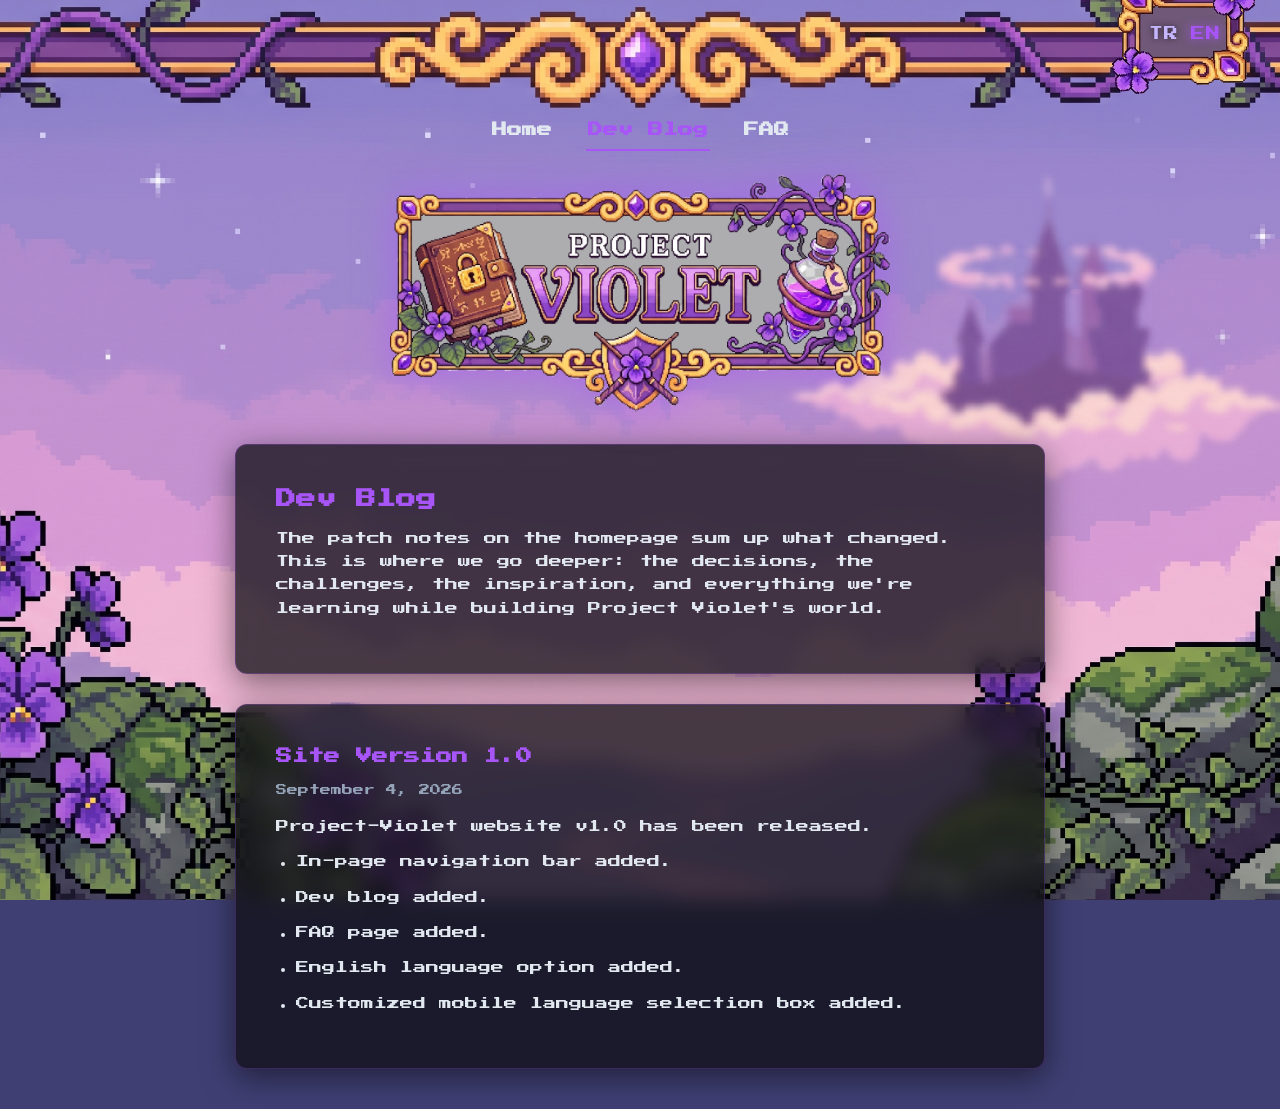
==== blog-en.html @ 79b2bb97 "Update blog-en.html" ====
<!DOCTYPE html>
<html lang="en">
<head>
<meta charset="UTF-8">
<meta name="viewport" content="width=device-width, initial-scale=1.0">
<title>Project Violet - Dev Blog</title>

<link rel="stylesheet" href="assets/css/style.css">

<link rel="icon" type="image/png" href="assets/images/favicon.png">
<link rel="apple-touch-icon" sizes="180x180" href="assets/images/favicon.png">

<style>
.baslik-mor { color: #a855f7; }
.baslik-yesil { color: #22c55e; }
.baslik-mavi { color: #38bdf8; }
.baslik-turuncu { color: #fb923c; }
.baslik-pembe { color: #f472b6; }

/* In-page menu: Home / Dev Blog / FAQ */
.sayfa-menu {
  display: flex;
  justify-content: center;
  gap: 32px;
  flex-wrap: wrap;
  margin: 6px 0 28px;
}
.sayfa-menu a {
  color: #e2e8f0;
  text-decoration: none;
  font-size: 15px;
  padding: 6px 2px;
  border-bottom: 2px solid transparent;
  transition: color .2s ease, border-color .2s ease;
}
.sayfa-menu a:hover,
.sayfa-menu a.aktif {
  color: #a855f7;
  border-bottom-color: #a855f7;
}

/* Blog posts */
.blog-yazisi p { color: #e2e8f0; line-height: 1.65; }
</style>
</head>
<body>

<header class="ust-menu">
<div class="dil-cerceve-kutusu">
<img src="assets/images/language_frame.png" alt="Frame" class="dil-arkaplan-cerceve">
<div class="dil-butonlari">
<a href="blog-tr.html" class="dil-btn">TR</a>
<a href="blog-en.html" class="dil-btn dil-aktif">EN</a>
</div>
</div>
</header>

<div class="sayfa-govde">

<div class="logo-merkez-alani">
<nav class="sayfa-menu">
<a href="en.html">Home</a>
<a href="blog-en.html" class="aktif">Dev Blog</a>
<a href="faq-en.html">FAQ</a>
</nav>
<img src="assets/images/logo.png" alt="Project Violet Logo" class="ana-logo">
</div>

<main class="ana-icerik">

<div class="kutu">
<h1 class="baslik-mor">Dev Blog</h1>
<p>The patch notes on the homepage sum up what changed. This is where we go deeper: the decisions, the challenges, the inspiration, and everything we're learning while building Project Violet's world.</p>
</div>

<div class="kutu blog-yazisi">
<h2 class="baslik-mor">Site Version 1.0</h2>
<span class="tarih">September 4, 2026</span>
<p>Project-Violet website v1.0 has been released.</p>
<ul>
    <li>In-page navigation bar added.</li>
    <li>Dev blog added.</li>
    <li>FAQ page added.</li>
    <li>English language option added.</li>
    <li>Customized mobile language selection box added.</li>
</ul>
</div>

</main>
</div>

<div class="sihir-kutusu" id="sihirKutusu"></div>
<script>
function sihirYarat() {
    const kutu = document.getElementById('sihirKutusu');
    if (!kutu) return;
    const sihir = document.createElement('div');
    sihir.classList.add('sihir-tozu');
    const boyut = Math.random() * 2 + 2;
    sihir.style.width = boyut + 'px';
    sihir.style.height = boyut + 'px';
    sihir.style.left = Math.random() * 100 + 'vw';
    sihir.style.animationDuration = Math.random() * 8 + 6 + 's';
    kutu.appendChild(sihir);
    setTimeout(() => { sihir.remove(); }, 14000);
}
setInterval(sihirYarat, 400);
</script>

</body>
</html>
---- assets/css/style.css ----
/* ==========================================================
   PROJECT VIOLET - GÜNCEL & REVİZE FİNAL CSS DOSYASI
   ========================================================== */

:root {
    /* ----------------------------------------------------------
       1. TEMEL SAYFA VE KUTU TEMA RENKLERİ
       ---------------------------------------------------------- */
    --sayfa-arkaplan-rengi: #3f3f74;
    --kutu-arkaplan: rgba(15, 15, 20, 0.75);

    /* ----------------------------------------------------------
       2. EDİTÖR İÇİN 20 FARKLI RENK SEÇENEĞİ (DEĞİŞKENLER)
       ---------------------------------------------------------- */
    --renk-1-mor-ana: #a855f7;       /* Klasik Violet Moru */
    --renk-2-mor-acik: #c4b5fd;      /* Açık Eflatun / Lila */
    --renk-3-mor-koyu: #6b21a8;      /* Derin Gece Moru */
    --renk-4-buz-mavi: #7dd3fc;      /* Buz Mavisi / Açık Cyan */
    --renk-5-neon-mavi: #38bdf8;     /* Parlak Neon Mavi */
    --renk-6-koyu-mavi: #1e40af;     /* Safir / Deniz Mavisi */
    --renk-7-turkuaz: #2dd4bf;       /* Kristal Turkuaz */
    --renk-8-nane-yesili: #4ade80;   /* Canlı Nane Yeşili */
    --renk-9-zumrut: #15803d;        /* Derin Zümrüt Yeşili */
    --renk-10-limon-yesil: #a3e635;  /* Büyü / Zehir Yeşili */
    --renk-11-sari: #facc15;         /* Altın Sarısı */
    --renk-12-kehribar: #f59e0b;     /* Kehribar / Bal Rengi */
    --renk-13-turuncu: #fb923c;      /* Alev Turuncusu */
    --renk-14-kirmizi: #f87171;      /* Kan Kırmızı / Mercan */
    --renk-15-koyu-kirmizi: #991b1b; /* Derin Yakut Kırmızısı */
    --renk-16-pembe: #f472b6;        /* Şeker Pembe */
    --renk-17-fusya: #e879f9;        /* Parlak Fuşya */
    --renk-18-beyaz: #f8fafc;        /* Parlak Saf Beyaz */
    --renk-19-gri-acik: #e2e8f0;     /* Genel Metin Grisi */
    --renk-20-gri-koyu: #94a3b8;     /* Pasif / Tarih Grisi */

    /* ----------------------------------------------------------
       3. METİN & EFEKT VARSAYILANLARI
       ---------------------------------------------------------- */
    --metin-ana: var(--renk-19-gri-acik);
    --metin-ikincil: var(--renk-20-gri-koyu);
    --golge-parlama: rgba(168, 85, 247, 0.6);
    --cerceve-cizgi: rgba(168, 85, 247, 0.25);
    --font-oyun: 'OyunFontu', serif;
}

/* ==========================================================
   4. EDİTÖR RENK SINIFLARI (HTML İçinde Doğrudan Kullanım)
   Örn: <span class="c-buz-mavi">Metin</span>
   ========================================================== */
.c-mor-ana       { color: var(--renk-1-mor-ana) !important; }
.c-mor-acik      { color: var(--renk-2-mor-acik) !important; }
.c-mor-koyu      { color: var(--renk-3-mor-koyu) !important; }
.c-buz-mavi      { color: var(--renk-4-buz-mavi) !important; }
.c-neon-mavi     { color: var(--renk-5-neon-mavi) !important; }
.c-koyu-mavi     { color: var(--renk-6-koyu-mavi) !important; }
.c-turkuaz       { color: var(--renk-7-turkuaz) !important; }
.c-nane-yesili   { color: var(--renk-8-nane-yesili) !important; }
.c-zumrut        { color: var(--renk-9-zumrut) !important; }
.c-limon-yesil   { color: var(--renk-10-limon-yesil) !important; }
.c-sari          { color: var(--renk-11-sari) !important; }
.c-kehribar      { color: var(--renk-12-kehribar) !important; }
.c-turuncu       { color: var(--renk-13-turuncu) !important; }
.c-kirmizi       { color: var(--renk-14-kirmizi) !important; }
.c-koyu-kirmizi  { color: var(--renk-15-koyu-kirmizi) !important; }
.c-pembe         { color: var(--renk-16-pembe) !important; }
.c-fusya         { color: var(--renk-17-fusya) !important; }
.c-beyaz         { color: var(--renk-18-beyaz) !important; }
.c-gri-acik      { color: var(--renk-19-gri-acik) !important; }
.c-gri-koyu      { color: var(--renk-20-gri-koyu) !important; }

/* Eski uyumluluk için özel başlık sınıfı */
.buz-mavi-baslik { color: var(--renk-4-buz-mavi); }

/* ==========================================================
   5. GENEL TEMEL AYARLAR & FONT TANIMI
   ========================================================== */
* {
    box-sizing: border-box;
}

@font-face {
    font-family: 'OyunFontu';
    src: url('../fonts/PressStart2P.ttf') format('truetype');
    font-weight: normal;
    font-style: normal;
}

body {
    margin: 0;
    font-family: var(--font-oyun);
    font-size: 13px;
    line-height: 1.8;
    color: var(--metin-ana);
    
    background-color: var(--sayfa-arkaplan-rengi);
    background-image: url('../images/arkaplan.png');
    background-size: cover;
    background-position: center;
    background-attachment: fixed;
}

/* ==========================================================
   6. ÜST BAR, SEKMELER VE DİL SEÇENEĞİ (HEADER)
   ========================================================== */
.ust-menu {
    position: relative;
    display: flex;
    justify-content: center;
    align-items: center;
    min-height: 70px;
    padding: 10px 20px;
    width: 100%;
    z-index: 100;
}

/* Üst bar arkaplan görseli */
.ust-bar-arkaplan {
    position: absolute;
    top: 0;
    left: 50%;
    transform: translateX(-50%);
    width: 100%;
    max-width: 1000px;
    height: 100%;
    z-index: -1;
    object-fit: cover;
}

/* Sayfa menüsü sekmeleri (Ana Sayfa, SSS, Blog) */
.sayfa-menu {
    display: flex;
    justify-content: center;
    gap: 32px;
    flex-wrap: wrap;
    margin: 0;
    z-index: 10;
}

.sayfa-menu a {
    color: var(--renk-19-gri-acik);
    text-decoration: none;
    font-size: 15px;
    padding: 6px 2px;
    border-bottom: 2px solid transparent;
    transition: color .2s ease, border-color .2s ease;
    font-weight: bold;
}

.sayfa-menu a:hover,
.sayfa-menu a.aktif {
    color: var(--renk-1-mor-ana);
    border-bottom-color: var(--renk-1-mor-ana);
}

/* Sağ üst dil çerçevesi */
.dil-cerceve-kutusu {
    position: absolute;
    right: 20px;
    top: 50%;
    transform: translateY(-50%);
    display: inline-block;
    width: 150px;  
    height: 130px; 
}

.dil-arkaplan-cerceve {
    position: absolute;
    top: 0;
    left: 0;
    width: 100%;
    height: 100%;
    object-fit: contain;
    pointer-events: none;
    z-index: 1;
}

.dil-butonlari {
    position: absolute;
    top: 0;
    left: 0;
    width: 100%;
    height: 100%;
    z-index: 2;
    pointer-events: auto;
    display: flex;
    align-items: center;
    justify-content: center;
    gap: 12px;
}

.dil-btn {
    cursor: pointer;
    text-decoration: none;
    font-family: var(--font-oyun);
    font-size: 14px;
    letter-spacing: 1px;
    color: var(--renk-2-mor-acik);
    text-shadow: 0 0 6px rgba(0, 0, 0, 0.6);
    transition: color 0.2s ease, transform 0.2s ease;
}

.dil-btn:hover {
    color: var(--renk-18-beyaz);
    transform: scale(1.1);
}

.dil-btn.dil-aktif {
    color: var(--renk-1-mor-ana);
    text-shadow: 0 0 10px rgba(168, 85, 247, 0.85);
}

/* ==========================================================
   7. SAYFA GÖVDESİ & BANNER / LOGO ALANI
   ========================================================== */
.sayfa-govde {
    max-width: 850px;
    margin: 40px auto 0 auto;
    padding: 0 20px;
}

.logo-merkez-alani {
    position: relative;
    text-align: center;
    aspect-ratio: 2560 / 1440;
}

.ana-arkaplan-resim {
    display: none; 
}

.ana-logo {
    position: absolute;
    top: 40%; 
    left: 50%;
    transform: translate(-50%, -50%);
    max-width: 500px;
    width: 70%;
    height: auto;
    filter: drop-shadow(0 0 20px var(--golge-parlama));
    transition: transform 0.3s ease;
    z-index: 5;
}

.ana-logo:hover {
    transform: translate(-50%, -50%) scale(1.02);
}

/* ==========================================================
   8. İÇERİK KUTULARI VE TİPOGRAFİ
   ========================================================== */
.ana-icerik {
    margin-top: calc(-18.44% + 28px);
    margin-bottom: 40px;
}

.kutu {
    background: var(--kutu-arkaplan);
    backdrop-filter: blur(10px);
    -webkit-backdrop-filter: blur(10px);
    padding: 40px;
    border-radius: 12px;
    border: 1px solid var(--cerceve-cizgi);
    margin-bottom: 30px;
    box-shadow: 0 8px 32px rgba(0, 0, 0, 0.5);
}

h1, h2 {
    font-family: var(--font-oyun);
    color: var(--renk-1-mor-ana);
    margin-top: 0;
    line-height: 1.4;
}

h1 { font-size: 20px; }
h2 { font-size: 16px; }

.tarih {
    display: block;
    font-size: 11px;
    color: var(--metin-ikincil);
    margin-bottom: 15px;
}

ul {
    padding-left: 20px;
}

li {
    margin-bottom: 12px;
}

li strong {
    color: var(--renk-4-buz-mavi);
}

/* Blog ve SSS Özel Sınıfları */
.blog-yazisi p { 
    color: var(--renk-19-gri-acik); 
    line-height: 1.65; 
}

.soru-cevap {
    border-bottom: 1px solid rgba(226,232,240,0.12);
    padding: 4px 0;
}
.soru-cevap:last-of-type { border-bottom: none; }
.soru-cevap summary {
    cursor: pointer;
    list-style: none;
    font-size: 17px;
    font-weight: 600;
    color: #f1f5f9;
    padding: 14px 34px 14px 0;
    position: relative;
}
.soru-cevap summary::-webkit-details-marker { display: none; }
.soru-cevap summary::after {
    content: "+";
    position: absolute;
    right: 4px;
    top: 10px;
    font-size: 22px;
    color: var(--renk-1-mor-ana);
    transition: transform .2s ease;
}
.soru-cevap[open] summary::after { transform: rotate(45deg); }
.soru-cevap p {
    color: #cbd5e1;
    line-height: 1.65;
    margin: 0;
    padding: 0 0 16px;
}

/* ==========================================================
   9. MEDYA ELEMANLARI (GÖRSEL VE VİDEO)
   ========================================================== */
.yama-resmi {
    width: 100%;
    max-width: 600px;
    height: auto;
    border-radius: 8px;
    margin: 15px 0;
    border: 1px solid var(--cerceve-cizgi);
    box-shadow: 0 4px 15px rgba(0, 0, 0, 0.4);
    display: block;
}

.video-kapsayici {
    position: relative;
    width: 100%;
    padding-bottom: 56.25%;
    height: 0;
    margin: 20px 0;
    border-radius: 8px;
    overflow: hidden;
    border: 1px solid var(--cerceve-cizgi);
    box-shadow: 0 4px 15px rgba(0, 0, 0, 0.4);
}

.video-kapsayici iframe {
    position: absolute;
    top: 0;
    left: 0;
    width: 100%;
    height: 100%;
}

/* ==========================================================
   10. SİHİR TOZU EFEKTİ (ANİMASYON)
   ========================================================== */
.sihir-kutusu {
    position: fixed;
    top: 0;
    left: 0;
    width: 100vw;
    height: 100vh;
    pointer-events: none;
    z-index: 9999;
    overflow: hidden;
}

.sihir-tozu {
    position: absolute;
    top: -10vh;
    background: var(--renk-1-mor-ana);
    border-radius: 50%;
    box-shadow: 0 0 8px var(--renk-1-mor-ana), 0 0 15px var(--renk-2-mor-acik);
    animation: sihir-yagisi linear infinite;
}

@keyframes sihir-yagisi {
    0% {
        transform: translateY(0) scale(0.8);
        opacity: 0;
    }
    10% { opacity: 1; }
    80% { opacity: 0.8; }
    100% {
        transform: translateY(110vh) scale(1.2);
        opacity: 0;
    }
}

/* ==========================================================
   11. MOBİL UYUM (RESPONSIVE DESIGN)
   ========================================================== */
@media screen and (max-width: 768px) {
    .ust-menu { 
        padding: 15px 20px; 
        flex-direction: column; /* Mobilde sekmeler ve dil butonları üst üste binsin */
        gap: 15px;
    }
    
    .sayfa-menu {
        gap: 15px;
    }

    .dil-cerceve-kutusu { 
        position: relative; /* Sağ üstten ortaya almak için */
        right: 0;
        transform: none;
        width: auto; 
        height: auto; 
    }

    .dil-arkaplan-cerceve { 
        display: none; 
    }

    .dil-butonlari {
        position: relative;
        background: rgba(15, 15, 20, 0.85); 
        backdrop-filter: blur(5px);
        -webkit-backdrop-filter: blur(5px);
        border: 1px solid rgba(168, 85, 247, 0.4); 
        border-radius: 8px;
        padding: 6px 12px;
        gap: 15px;
        box-shadow: 0 4px 12px rgba(0, 0, 0, 0.6);
    }

    .dil-btn { 
        font-size: 11px; 
    }

    .sayfa-govde { 
        margin-top: 20px; 
    }

    .ana-logo { 
        max-width: 85%; 
        top: 50%; 
    }

    .ana-icerik { 
        margin-top: 25px; 
    }

    .kutu { 
        padding: 20px; 
        margin-bottom: 20px; 
    }

    h1 { font-size: 14px; line-height: 1.5; }
    h2 { font-size: 12px; line-height: 1.5; }
}
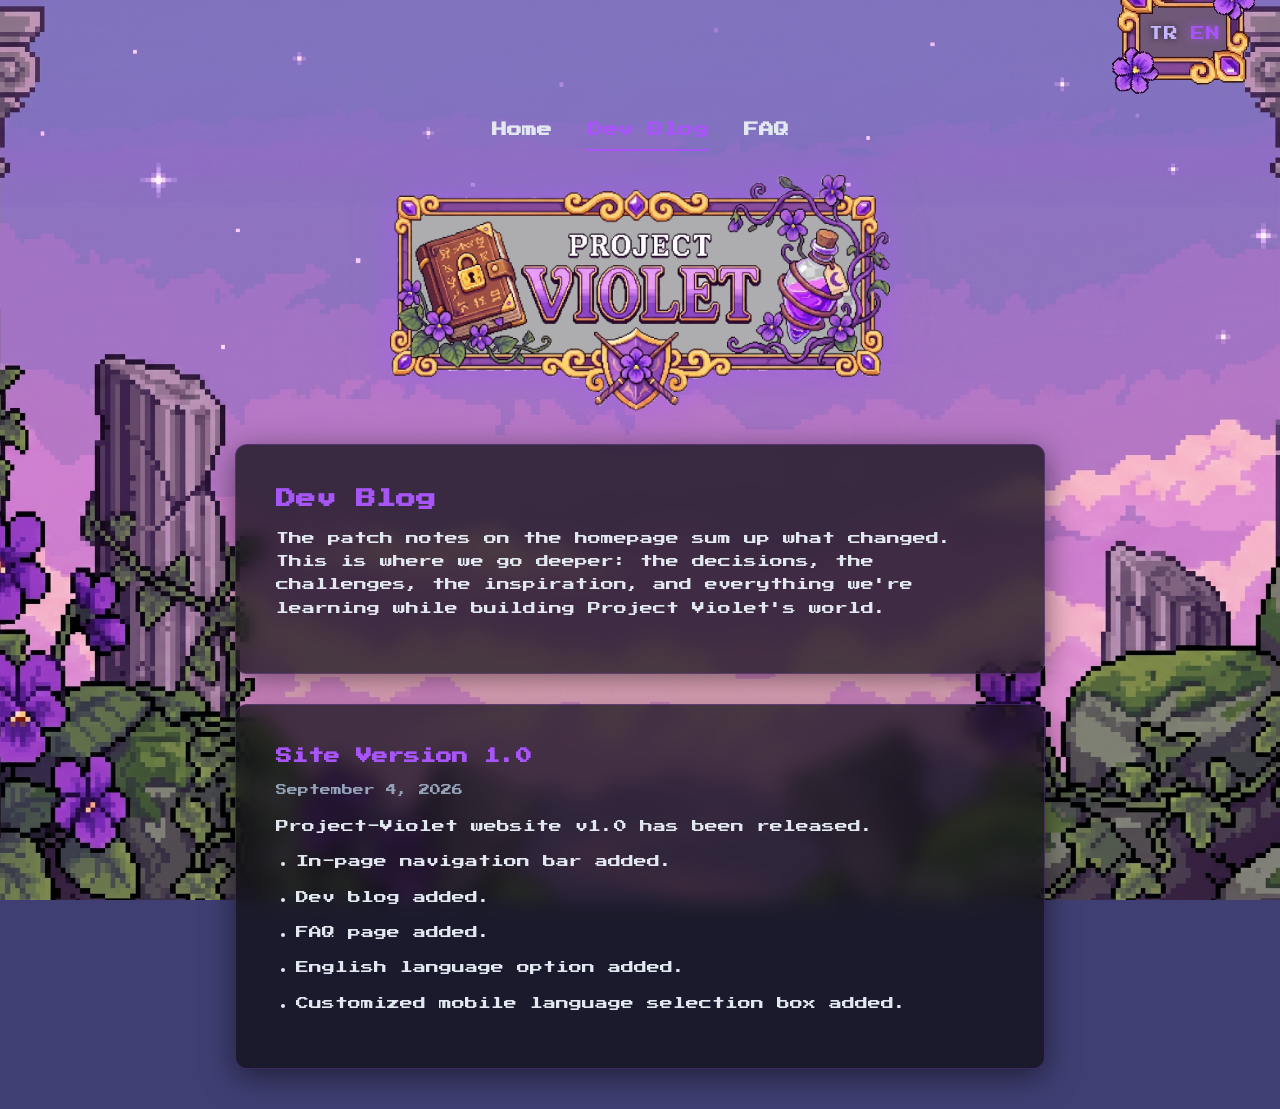
==== commit f6d006eb: "Update blog-en.html" ====
--- a/blog-en.html
+++ b/blog-en.html
@@ -9,39 +9,6 @@
 
 <link rel="icon" type="image/png" href="assets/images/favicon.png">
 <link rel="apple-touch-icon" sizes="180x180" href="assets/images/favicon.png">
-
-<style>
-.baslik-mor { color: #a855f7; }
-.baslik-yesil { color: #22c55e; }
-.baslik-mavi { color: #38bdf8; }
-.baslik-turuncu { color: #fb923c; }
-.baslik-pembe { color: #f472b6; }
-
-/* In-page menu: Home / Dev Blog / FAQ */
-.sayfa-menu {
-  display: flex;
-  justify-content: center;
-  gap: 32px;
-  flex-wrap: wrap;
-  margin: 6px 0 28px;
-}
-.sayfa-menu a {
-  color: #e2e8f0;
-  text-decoration: none;
-  font-size: 15px;
-  padding: 6px 2px;
-  border-bottom: 2px solid transparent;
-  transition: color .2s ease, border-color .2s ease;
-}
-.sayfa-menu a:hover,
-.sayfa-menu a.aktif {
-  color: #a855f7;
-  border-bottom-color: #a855f7;
-}
-
-/* Blog posts */
-.blog-yazisi p { color: #e2e8f0; line-height: 1.65; }
-</style>
 </head>
 <body>
 
--- a/assets/css/style.css
+++ b/assets/css/style.css
@@ -33,6 +33,9 @@
     --renk-19-gri-acik: #e2e8f0;     /* Genel Metin Grisi */
     --renk-20-gri-koyu: #94a3b8;     /* Pasif / Tarih Grisi */
 
+    /* Ekstra Başlık Renkleri (HTML'den taşındı) */
+    --baslik-yesil-alternatif: #22c55e;
+
     /* ----------------------------------------------------------
        3. METİN & EFEKT VARSAYILANLARI
        ---------------------------------------------------------- */
@@ -44,8 +47,7 @@
 }
 
 /* ==========================================================
-   4. EDİTÖR RENK SINIFLARI (HTML İçinde Doğrudan Kullanım)
-   Örn: <span class="c-buz-mavi">Metin</span>
+   4. EDİTÖR VE BAŞLIK RENK SINIFLARI 
    ========================================================== */
 .c-mor-ana       { color: var(--renk-1-mor-ana) !important; }
 .c-mor-acik      { color: var(--renk-2-mor-acik) !important; }
@@ -68,7 +70,12 @@
 .c-gri-acik      { color: var(--renk-19-gri-acik) !important; }
 .c-gri-koyu      { color: var(--renk-20-gri-koyu) !important; }
 
-/* Eski uyumluluk için özel başlık sınıfı */
+/* Özel Başlık Sınıfları (HTML içinden CSS'e taşındı) */
+.baslik-mor      { color: var(--renk-1-mor-ana); }
+.baslik-yesil    { color: var(--baslik-yesil-alternatif); }
+.baslik-mavi     { color: var(--renk-5-neon-mavi); }
+.baslik-turuncu  { color: var(--renk-13-turuncu); }
+.baslik-pembe    { color: var(--renk-16-pembe); }
 .buz-mavi-baslik { color: var(--renk-4-buz-mavi); }
 
 /* ==========================================================
@@ -132,7 +139,7 @@
     justify-content: center;
     gap: 32px;
     flex-wrap: wrap;
-    margin: 0;
+    margin: 6px 0 28px; /* HTML'den alındı */
     z-index: 10;
 }
 
@@ -289,7 +296,8 @@
     margin-bottom: 12px;
 }
 
-li strong {
+/* Sadece .kutu içindeki kalın metinler için özel ayar (HTML'den taşındı) */
+.kutu strong, .kutu b {
     color: var(--renk-4-buz-mavi);
 }
 
@@ -402,21 +410,53 @@
 }
 
 /* ==========================================================
-   11. MOBİL UYUM (RESPONSIVE DESIGN)
+   11. MOBİL UYUM (RESPONSIVE DESIGN) - GÜNCELLENDİ
    ========================================================== */
 @media screen and (max-width: 768px) {
+    
+    body {
+        /* iOS arkaplan piksellenme/esneme hatasını çözer */
+        background-attachment: scroll;
+        background-position: top center;
+    }
+
     .ust-menu { 
         padding: 15px 20px; 
-        flex-direction: column; /* Mobilde sekmeler ve dil butonları üst üste binsin */
+        flex-direction: column; 
         gap: 15px;
     }
     
+    .logo-merkez-alani {
+        /* Sabit oran iptal, dikey esnek dizilim */
+        aspect-ratio: auto; 
+        display: flex;
+        flex-direction: column;
+        align-items: center;
+        gap: 15px;
+    }
+
+    .ana-logo {
+        /* Logoyu mobilde serbest bırak ve üst üste binmesini engelle */
+        position: relative;
+        top: auto;
+        left: auto;
+        transform: none;
+        width: 100%;
+        max-width: 280px; 
+    }
+
     .sayfa-menu {
-        gap: 15px;
+        gap: 10px; 
+        margin: 0;
+    }
+
+    .sayfa-menu a {
+        font-size: 11px; 
+        padding: 4px;
     }
 
     .dil-cerceve-kutusu { 
-        position: relative; /* Sağ üstten ortaya almak için */
+        position: relative;
         right: 0;
         transform: none;
         width: auto; 
@@ -447,13 +487,9 @@
         margin-top: 20px; 
     }
 
-    .ana-logo { 
-        max-width: 85%; 
-        top: 50%; 
-    }
-
     .ana-icerik { 
-        margin-top: 25px; 
+        /* Eksi margin değerini iptal et */
+        margin-top: 20px; 
     }
 
     .kutu { 
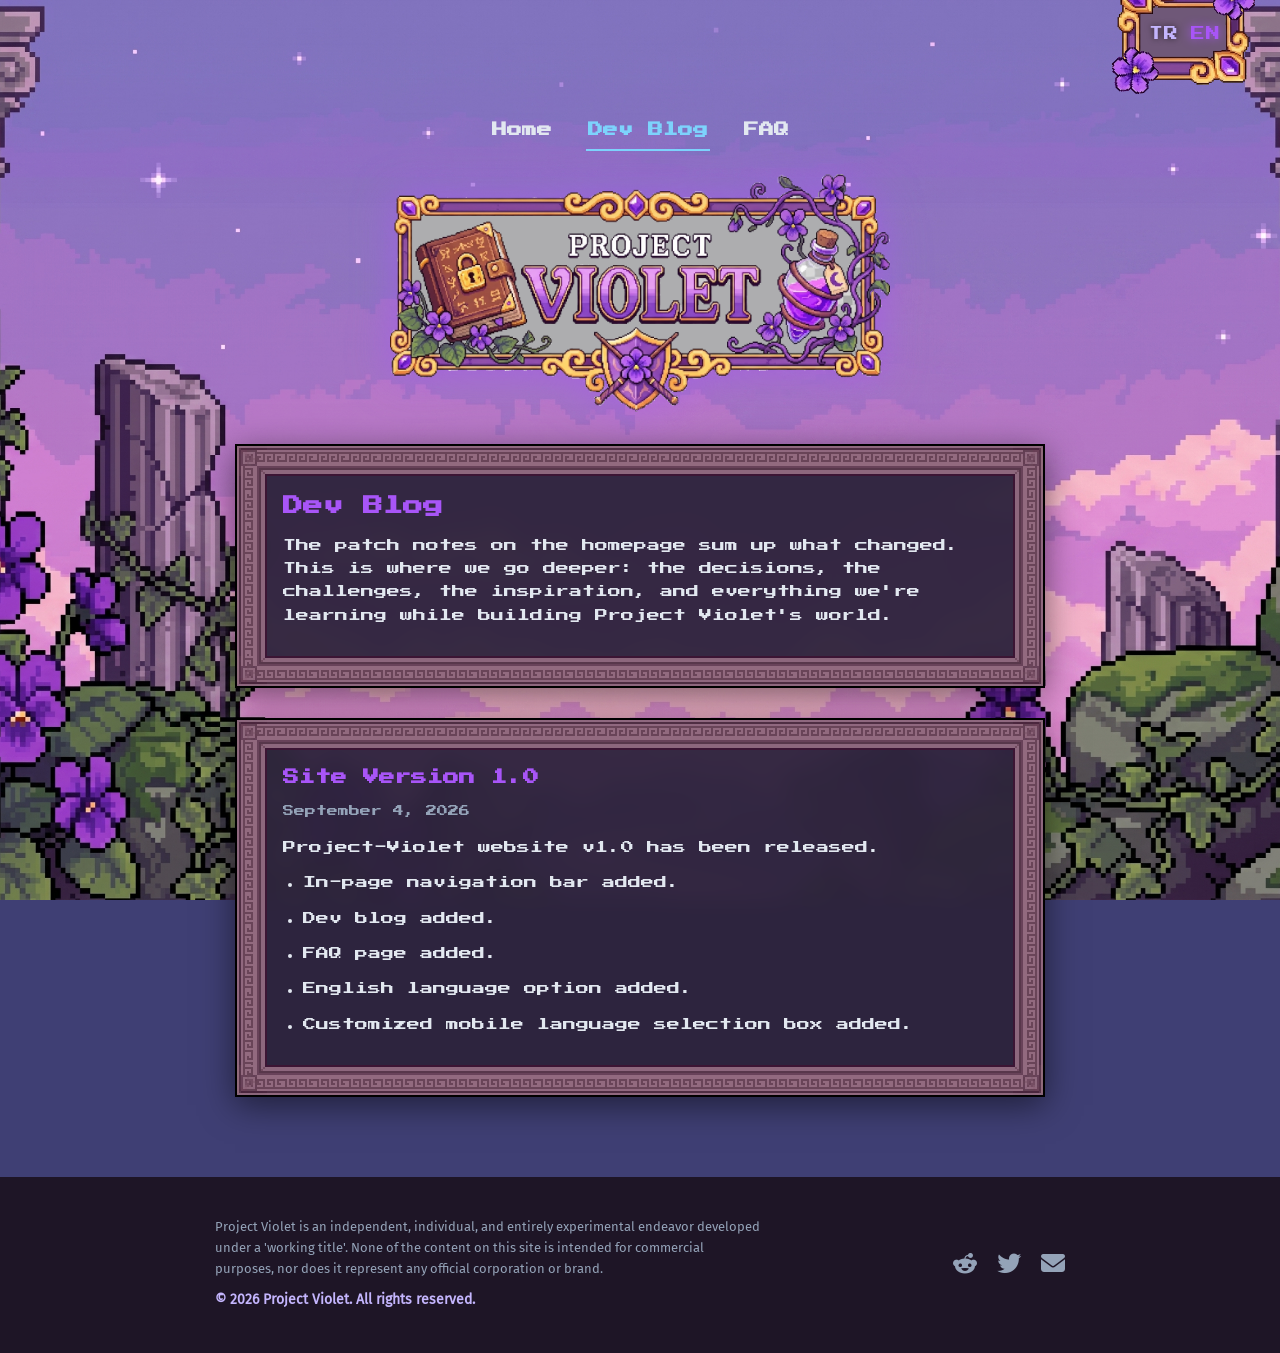
==== commit 3dbfb01f: "Update blog-en.html" ====
--- a/blog-en.html
+++ b/blog-en.html
@@ -1,78 +1,110 @@
 <!DOCTYPE html>
 <html lang="en">
 <head>
-<meta charset="UTF-8">
-<meta name="viewport" content="width=device-width, initial-scale=1.0">
-<title>Project Violet - Dev Blog</title>
+    <meta charset="UTF-8">
+    <meta name="viewport" content="width=device-width, initial-scale=1.0">
+    <title>Project Violet - Dev Blog</title>
 
-<link rel="stylesheet" href="assets/css/style.css">
+    <!-- Sitenin Ortak CSS Dosyası -->
+    <link rel="stylesheet" href="assets/css/style.css">
 
-<link rel="icon" type="image/png" href="assets/images/favicon.png">
-<link rel="apple-touch-icon" sizes="180x180" href="assets/images/favicon.png">
+    <!-- FontAwesome İkon Kütüphanesi -->
+    <link rel="stylesheet" href="https://cdnjs.cloudflare.com/ajax/libs/font-awesome/6.4.0/css/all.min.css">
+
+    <link rel="icon" type="image/png" href="assets/images/favicon.png">
+    <link rel="apple-touch-icon" sizes="180x180" href="assets/images/favicon.png">
 </head>
 <body>
 
-<header class="ust-menu">
-<div class="dil-cerceve-kutusu">
-<img src="assets/images/language_frame.png" alt="Frame" class="dil-arkaplan-cerceve">
-<div class="dil-butonlari">
-<a href="blog-tr.html" class="dil-btn">TR</a>
-<a href="blog-en.html" class="dil-btn dil-aktif">EN</a>
-</div>
-</div>
-</header>
+    <!-- SAĞ ÜST DİL SEÇENEĞİ -->
+    <header class="ust-menu">
+        <div class="dil-cerceve-kutusu">
+            <img src="assets/images/language_frame.png" alt="Frame" class="dil-arkaplan-cerceve">
+            <div class="dil-butonlari">
+                <a href="blog-tr.html" class="dil-btn">TR</a>
+                <a href="blog-en.html" class="dil-btn dil-aktif">EN</a>
+            </div>
+        </div>
+    </header>
 
-<div class="sayfa-govde">
+    <!-- TEK GENİŞLİK REFERANSI -->
+    <div class="sayfa-govde">
 
-<div class="logo-merkez-alani">
-<nav class="sayfa-menu">
-<a href="en.html">Home</a>
-<a href="blog-en.html" class="aktif">Dev Blog</a>
-<a href="faq-en.html">FAQ</a>
-</nav>
-<img src="assets/images/logo.png" alt="Project Violet Logo" class="ana-logo">
-</div>
+        <!-- ORTADAKİ LOGO ALANI VE MENÜ -->
+        <div class="logo-merkez-alani">
+            <nav class="sayfa-menu">
+                <a href="en.html">Home</a>
+                <a href="blog-en.html" class="aktif">Dev Blog</a>
+                <a href="faq-en.html">FAQ</a>
+            </nav>
+            <img src="assets/images/logo.png" alt="Project Violet Logo" class="ana-logo">
+        </div>
 
-<main class="ana-icerik">
+        <!-- ANA İÇERİK -->
+        <main class="ana-icerik">
 
-<div class="kutu">
-<h1 class="baslik-mor">Dev Blog</h1>
-<p>The patch notes on the homepage sum up what changed. This is where we go deeper: the decisions, the challenges, the inspiration, and everything we're learning while building Project Violet's world.</p>
-</div>
+            <div class="kutu">
+                <h1 class="baslik-mor">Dev Blog</h1>
+                <p>The patch notes on the homepage sum up what changed. This is where we go deeper: the decisions, the challenges, the inspiration, and everything we're learning while building Project Violet's world.</p>
+            </div>
 
-<div class="kutu blog-yazisi">
-<h2 class="baslik-mor">Site Version 1.0</h2>
-<span class="tarih">September 4, 2026</span>
-<p>Project-Violet website v1.0 has been released.</p>
-<ul>
-    <li>In-page navigation bar added.</li>
-    <li>Dev blog added.</li>
-    <li>FAQ page added.</li>
-    <li>English language option added.</li>
-    <li>Customized mobile language selection box added.</li>
-</ul>
-</div>
+            <!-- YAZI 1 -->
+            <div class="kutu blog-yazisi">
+                <h2 class="baslik-mor">Site Version 1.0</h2>
+                <span class="tarih">September 4, 2026</span>
+                <p>Project-Violet website v1.0 has been released.</p>
+                <ul>
+                    <li>In-page navigation bar added.</li>
+                    <li>Dev blog added.</li>
+                    <li>FAQ page added.</li>
+                    <li>English language option added.</li>
+                    <li>Customized mobile language selection box added.</li>
+                </ul>
+            </div>
 
-</main>
-</div>
+        </main>
+        
+        <!-- YENİ TAM EKRAN PASTEL ALT BİLGİ (FOOTER) ALANI (İNGİLİZCE) -->
+        <footer class="site-footer">
+            <div class="footer-sol">
+                <p class="yasal-metin">
+                    Project Violet is an independent, individual, and entirely experimental endeavor developed under a 'working title'. None of the content on this site is intended for commercial purposes, nor does it represent any official corporation or brand.
+                </p>
+                <span class="telif">© 2026 Project Violet. All rights reserved.</span>
+            </div>
+            <div class="footer-sag">
+                <a href="https://www.reddit.com" target="_blank" rel="noopener noreferrer" title="Reddit">
+                    <i class="fab fa-reddit-alien"></i>
+                </a>
+                <a href="https://twitter.com" target="_blank" rel="noopener noreferrer" title="Twitter">
+                    <i class="fab fa-twitter"></i>
+                </a>
+                <a href="contact-en.html" title="Contact">
+                    <i class="fas fa-envelope"></i>
+                </a>
+            </div>
+        </footer>
 
-<div class="sihir-kutusu" id="sihirKutusu"></div>
-<script>
-function sihirYarat() {
-    const kutu = document.getElementById('sihirKutusu');
-    if (!kutu) return;
-    const sihir = document.createElement('div');
-    sihir.classList.add('sihir-tozu');
-    const boyut = Math.random() * 2 + 2;
-    sihir.style.width = boyut + 'px';
-    sihir.style.height = boyut + 'px';
-    sihir.style.left = Math.random() * 100 + 'vw';
-    sihir.style.animationDuration = Math.random() * 8 + 6 + 's';
-    kutu.appendChild(sihir);
-    setTimeout(() => { sihir.remove(); }, 14000);
-}
-setInterval(sihirYarat, 400);
-</script>
+    </div>
+
+    <!-- Sihir Efekti ve Script -->
+    <div class="sihir-kutusu" id="sihirKutusu"></div>
+    <script>
+        function sihirYarat() {
+            const kutu = document.getElementById('sihirKutusu');
+            if (!kutu) return;
+            const sihir = document.createElement('div');
+            sihir.classList.add('sihir-tozu');
+            const boyut = Math.random() * 2 + 2;
+            sihir.style.width = boyut + 'px';
+            sihir.style.height = boyut + 'px';
+            sihir.style.left = Math.random() * 100 + 'vw';
+            sihir.style.animationDuration = Math.random() * 8 + 6 + 's';
+            kutu.appendChild(sihir);
+            setTimeout(() => { sihir.remove(); }, 14000);
+        }
+        setInterval(sihirYarat, 400);
+    </script>
 
 </body>
 </html>
--- a/assets/css/style.css
+++ b/assets/css/style.css
@@ -33,7 +33,7 @@
     --renk-19-gri-acik: #e2e8f0;     /* Genel Metin Grisi */
     --renk-20-gri-koyu: #94a3b8;     /* Pasif / Tarih Grisi */
 
-    /* Ekstra Başlık Renkleri (HTML'den taşındı) */
+    /* Ekstra Başlık Renkleri */
     --baslik-yesil-alternatif: #22c55e;
 
     /* ----------------------------------------------------------
@@ -70,7 +70,7 @@
 .c-gri-acik      { color: var(--renk-19-gri-acik) !important; }
 .c-gri-koyu      { color: var(--renk-20-gri-koyu) !important; }
 
-/* Özel Başlık Sınıfları (HTML içinden CSS'e taşındı) */
+/* Özel Başlık Sınıfları */
 .baslik-mor      { color: var(--renk-1-mor-ana); }
 .baslik-yesil    { color: var(--baslik-yesil-alternatif); }
 .baslik-mavi     { color: var(--renk-5-neon-mavi); }
@@ -92,6 +92,13 @@
     font-style: normal;
 }
 
+@font-face {
+    font-family: 'FiraSans';
+    src: url('../fonts/FiraSans-Regular.ttf') format('truetype');
+    font-weight: normal;
+    font-style: normal;
+}
+
 body {
     margin: 0;
     font-family: var(--font-oyun);
@@ -104,6 +111,9 @@
     background-size: cover;
     background-position: center;
     background-attachment: fixed;
+    /* Footer için alt tarafa esneme payı */
+    min-height: 100vh;
+    overflow-x: hidden;
 }
 
 /* ==========================================================
@@ -120,7 +130,6 @@
     z-index: 100;
 }
 
-/* Üst bar arkaplan görseli */
 .ust-bar-arkaplan {
     position: absolute;
     top: 0;
@@ -133,13 +142,12 @@
     object-fit: cover;
 }
 
-/* Sayfa menüsü sekmeleri (Ana Sayfa, SSS, Blog) */
 .sayfa-menu {
     display: flex;
     justify-content: center;
     gap: 32px;
     flex-wrap: wrap;
-    margin: 6px 0 28px; /* HTML'den alındı */
+    margin: 6px 0 28px;
     z-index: 10;
 }
 
@@ -155,11 +163,10 @@
 
 .sayfa-menu a:hover,
 .sayfa-menu a.aktif {
-    color: var(--renk-1-mor-ana);
-    border-bottom-color: var(--renk-1-mor-ana);
-}
-
-/* Sağ üst dil çerçevesi */
+    color: var(--renk-4-buz-mavi);
+    border-bottom-color: var(--renk-4-buz-mavi);
+}
+
 .dil-cerceve-kutusu {
     position: absolute;
     right: 20px;
@@ -253,7 +260,7 @@
 }
 
 /* ==========================================================
-   8. İÇERİK KUTULARI VE TİPOGRAFİ
+   8. İÇERİK KUTULARI (BÜYÜTÜLMÜŞ PİKSEL ÇERÇEVELER)
    ========================================================== */
 .ana-icerik {
     margin-top: calc(-18.44% + 28px);
@@ -261,13 +268,51 @@
 }
 
 .kutu {
-    background: var(--kutu-arkaplan);
+    position: relative;
+    /* PC için 32px çerçeve alanına göre iç boşluk artırıldı */
+    padding: 48px; 
+    margin-bottom: 30px;
+    background-color: rgba(45, 35, 60, 0.95); 
+
+    background-image: 
+        url('../images/frame_image/corner_upperleft.png'),
+        url('../images/frame_image/corner_upperright.png'),
+        url('../images/frame_image/corner_lowerleft.png'),
+        url('../images/frame_image/corner_lowerright.png'),
+        url('../images/frame_image/upper.png'),
+        url('../images/frame_image/lower.png'),
+        url('../images/frame_image/left.png'),
+        url('../images/frame_image/right.png');
+        
+    /* Parçaların Konumları (PC'de 32px ölçekte) */
+    background-position: 
+        0 0,           
+        100% 0,        
+        0 100%,        
+        100% 100%,     
+        32px 0,        
+        32px 100%,     
+        0 32px,        
+        100% 32px;     
+        
+    /* Parçaların Boyutları (Tüm desenler 32x32 olarak netleştirildi ve büyütüldü) */
+    background-size: 
+        32px 32px, 32px 32px, 32px 32px, 32px 32px,
+        32px 32px, 32px 32px, 32px 32px, 32px 32px;
+        
+    background-repeat: 
+        no-repeat, no-repeat, no-repeat, no-repeat,
+        repeat-x, /* Üst kenar */
+        repeat-x, /* Alt kenar */
+        repeat-y, /* Sol kenar */
+        repeat-y; /* Sağ kenar */
+
+    /* Pikselleri 2 katına çıkarırken bulanıklaşmayı engeller */
+    image-rendering: pixelated;
+    image-rendering: crisp-edges;
+
     backdrop-filter: blur(10px);
     -webkit-backdrop-filter: blur(10px);
-    padding: 40px;
-    border-radius: 12px;
-    border: 1px solid var(--cerceve-cizgi);
-    margin-bottom: 30px;
     box-shadow: 0 8px 32px rgba(0, 0, 0, 0.5);
 }
 
@@ -288,59 +333,14 @@
     margin-bottom: 15px;
 }
 
-ul {
-    padding-left: 20px;
-}
-
-li {
-    margin-bottom: 12px;
-}
-
-/* Sadece .kutu içindeki kalın metinler için özel ayar (HTML'den taşındı) */
-.kutu strong, .kutu b {
-    color: var(--renk-4-buz-mavi);
-}
-
-/* Blog ve SSS Özel Sınıfları */
-.blog-yazisi p { 
-    color: var(--renk-19-gri-acik); 
-    line-height: 1.65; 
-}
-
-.soru-cevap {
-    border-bottom: 1px solid rgba(226,232,240,0.12);
-    padding: 4px 0;
-}
-.soru-cevap:last-of-type { border-bottom: none; }
-.soru-cevap summary {
-    cursor: pointer;
-    list-style: none;
-    font-size: 17px;
-    font-weight: 600;
-    color: #f1f5f9;
-    padding: 14px 34px 14px 0;
-    position: relative;
-}
-.soru-cevap summary::-webkit-details-marker { display: none; }
-.soru-cevap summary::after {
-    content: "+";
-    position: absolute;
-    right: 4px;
-    top: 10px;
-    font-size: 22px;
-    color: var(--renk-1-mor-ana);
-    transition: transform .2s ease;
-}
-.soru-cevap[open] summary::after { transform: rotate(45deg); }
-.soru-cevap p {
-    color: #cbd5e1;
-    line-height: 1.65;
-    margin: 0;
-    padding: 0 0 16px;
-}
-
-/* ==========================================================
-   9. MEDYA ELEMANLARI (GÖRSEL VE VİDEO)
+ul { padding-left: 20px; }
+li { margin-bottom: 12px; }
+
+.kutu strong, .kutu b { color: var(--renk-4-buz-mavi); }
+.blog-yazisi p { color: var(--renk-19-gri-acik); line-height: 1.65; }
+
+/* ==========================================================
+   9. MEDYA ELEMANLARI
    ========================================================== */
 .yama-resmi {
     width: 100%;
@@ -353,38 +353,13 @@
     display: block;
 }
 
-.video-kapsayici {
-    position: relative;
-    width: 100%;
-    padding-bottom: 56.25%;
-    height: 0;
-    margin: 20px 0;
-    border-radius: 8px;
-    overflow: hidden;
-    border: 1px solid var(--cerceve-cizgi);
-    box-shadow: 0 4px 15px rgba(0, 0, 0, 0.4);
-}
-
-.video-kapsayici iframe {
-    position: absolute;
-    top: 0;
-    left: 0;
-    width: 100%;
-    height: 100%;
-}
-
-/* ==========================================================
-   10. SİHİR TOZU EFEKTİ (ANİMASYON)
+/* ==========================================================
+   10. SİHİR TOZU EFEKTİ
    ========================================================== */
 .sihir-kutusu {
     position: fixed;
-    top: 0;
-    left: 0;
-    width: 100vw;
-    height: 100vh;
-    pointer-events: none;
-    z-index: 9999;
-    overflow: hidden;
+    top: 0; left: 0; width: 100vw; height: 100vh;
+    pointer-events: none; z-index: 9999; overflow: hidden;
 }
 
 .sihir-tozu {
@@ -397,25 +372,90 @@
 }
 
 @keyframes sihir-yagisi {
-    0% {
-        transform: translateY(0) scale(0.8);
-        opacity: 0;
-    }
+    0% { transform: translateY(0) scale(0.8); opacity: 0; }
     10% { opacity: 1; }
     80% { opacity: 0.8; }
-    100% {
-        transform: translateY(110vh) scale(1.2);
-        opacity: 0;
-    }
-}
-
-/* ==========================================================
-   11. MOBİL UYUM (RESPONSIVE DESIGN) - GÜNCELLENDİ
+    100% { transform: translateY(110vh) scale(1.2); opacity: 0; }
+}
+
+/* ==========================================================
+   11. ALT BİLGİ (YENİ TAM EKRAN PASTEL FOOTER)
+   ========================================================== */
+.site-footer {
+    /* Sihirli CSS hack'i: Kutunun dışına taşıp tüm ekranı boydan boya kaplar */
+    width: 100vw;
+    margin-left: calc(-50vw + 50%);
+    margin-right: calc(-50vw + 50%);
+    
+    /* İstenilen mat, pastel arka plan (Görseline uyumlu koyu ton) */
+    background-color: #1e1526; 
+    
+    /* İçeriğin yine sayfa ortasında (850px) kalmasını sağlayan matematik */
+    padding: 40px max(20px, calc(50vw - 425px));
+    
+    /* Eski kutu özelliklerini siliyoruz */
+    border-radius: 0;
+    border: none;
+    box-shadow: none;
+    backdrop-filter: none;
+    -webkit-backdrop-filter: none;
+    
+    /* İçerik düzeni */
+    display: flex;
+    justify-content: space-between;
+    align-items: center;
+    flex-wrap: wrap;
+    gap: 30px;
+    
+    margin-top: 80px;
+    margin-bottom: 0;
+    font-family: 'FiraSans', sans-serif;
+}
+
+.footer-sol {
+    display: flex;
+    flex-direction: column;
+    gap: 8px;
+    max-width: 550px;
+}
+
+.yasal-metin {
+    font-size: 13px;
+    line-height: 1.6;
+    color: var(--renk-20-gri-koyu);
+    margin: 0;
+}
+
+.telif {
+    font-size: 14px;
+    color: var(--renk-2-mor-acik);
+    font-weight: bold;
+}
+
+.footer-sag {
+    display: flex;
+    gap: 20px;
+    align-items: center;
+}
+
+.footer-sag a {
+    color: var(--renk-20-gri-koyu);
+    font-size: 24px;
+    text-decoration: none;
+    transition: transform 0.2s ease, color 0.2s ease;
+}
+
+.footer-sag a:hover {
+    color: var(--renk-4-buz-mavi);
+    transform: scale(1.15);
+}
+
+/* ==========================================================
+   12. MOBİL UYUM (RESPONSIVE DESIGN)
    ========================================================== */
 @media screen and (max-width: 768px) {
     
     body {
-        /* iOS arkaplan piksellenme/esneme hatasını çözer */
         background-attachment: scroll;
         background-position: top center;
     }
@@ -427,76 +467,57 @@
     }
     
     .logo-merkez-alani {
-        /* Sabit oran iptal, dikey esnek dizilim */
         aspect-ratio: auto; 
-        display: flex;
-        flex-direction: column;
-        align-items: center;
-        gap: 15px;
+        display: flex; flex-direction: column; align-items: center; gap: 15px;
     }
 
     .ana-logo {
-        /* Logoyu mobilde serbest bırak ve üst üste binmesini engelle */
-        position: relative;
-        top: auto;
-        left: auto;
-        transform: none;
-        width: 100%;
-        max-width: 280px; 
-    }
-
-    .sayfa-menu {
-        gap: 10px; 
-        margin: 0;
-    }
-
-    .sayfa-menu a {
-        font-size: 11px; 
-        padding: 4px;
-    }
+        position: relative; top: auto; left: auto; transform: none; width: 100%; max-width: 280px; 
+    }
+    .ana-logo:hover { transform: scale(1.02); }
+
+    .sayfa-menu { gap: 10px; margin: 0; }
+    .sayfa-menu a { font-size: 11px; padding: 4px; }
 
     .dil-cerceve-kutusu { 
-        position: relative;
-        right: 0;
-        transform: none;
-        width: auto; 
-        height: auto; 
-    }
-
-    .dil-arkaplan-cerceve { 
-        display: none; 
-    }
-
+        position: relative; right: 0; transform: none; width: auto; height: auto; 
+    }
+    .dil-arkaplan-cerceve { display: none; }
     .dil-butonlari {
         position: relative;
         background: rgba(15, 15, 20, 0.85); 
-        backdrop-filter: blur(5px);
-        -webkit-backdrop-filter: blur(5px);
+        backdrop-filter: blur(5px); -webkit-backdrop-filter: blur(5px);
         border: 1px solid rgba(168, 85, 247, 0.4); 
-        border-radius: 8px;
-        padding: 6px 12px;
-        gap: 15px;
-        box-shadow: 0 4px 12px rgba(0, 0, 0, 0.6);
-    }
-
-    .dil-btn { 
-        font-size: 11px; 
-    }
-
-    .sayfa-govde { 
-        margin-top: 20px; 
-    }
-
-    .ana-icerik { 
-        /* Eksi margin değerini iptal et */
-        margin-top: 20px; 
-    }
-
+        border-radius: 8px; padding: 6px 12px; gap: 15px;
+    }
+    .dil-btn { font-size: 11px; }
+    .sayfa-govde { margin-top: 20px; }
+    .ana-icerik { margin-top: 20px; }
+
+    /* MOBİLDE ÇERÇEVELERİ ESKİ (16PX) BOYUTUNA DÖNDÜRÜYORUZ */
     .kutu { 
-        padding: 20px; 
+        padding: 32px; 
         margin-bottom: 20px; 
+        background-position: 
+            0 0, 100% 0, 0 100%, 100% 100%,
+            16px 0, 16px 100%, 0 16px, 100% 16px;
+        background-size: 
+            16px 16px, 16px 16px, 16px 16px, 16px 16px,
+            16px 16px, 16px 16px, 16px 16px, 16px 16px;
     }
 
     h1 { font-size: 14px; line-height: 1.5; }
     h2 { font-size: 12px; line-height: 1.5; }
-}
+
+    /* Mobil Footer Uyumu */
+    .site-footer {
+        flex-direction: column;
+        text-align: center;
+        align-items: center;
+        padding: 40px 20px; /* Mobilde hesaplamayı kapatıp normal dolgu yapıyoruz */
+    }
+    .footer-sol {
+        align-items: center;
+        max-width: 100%;
+    }
+}
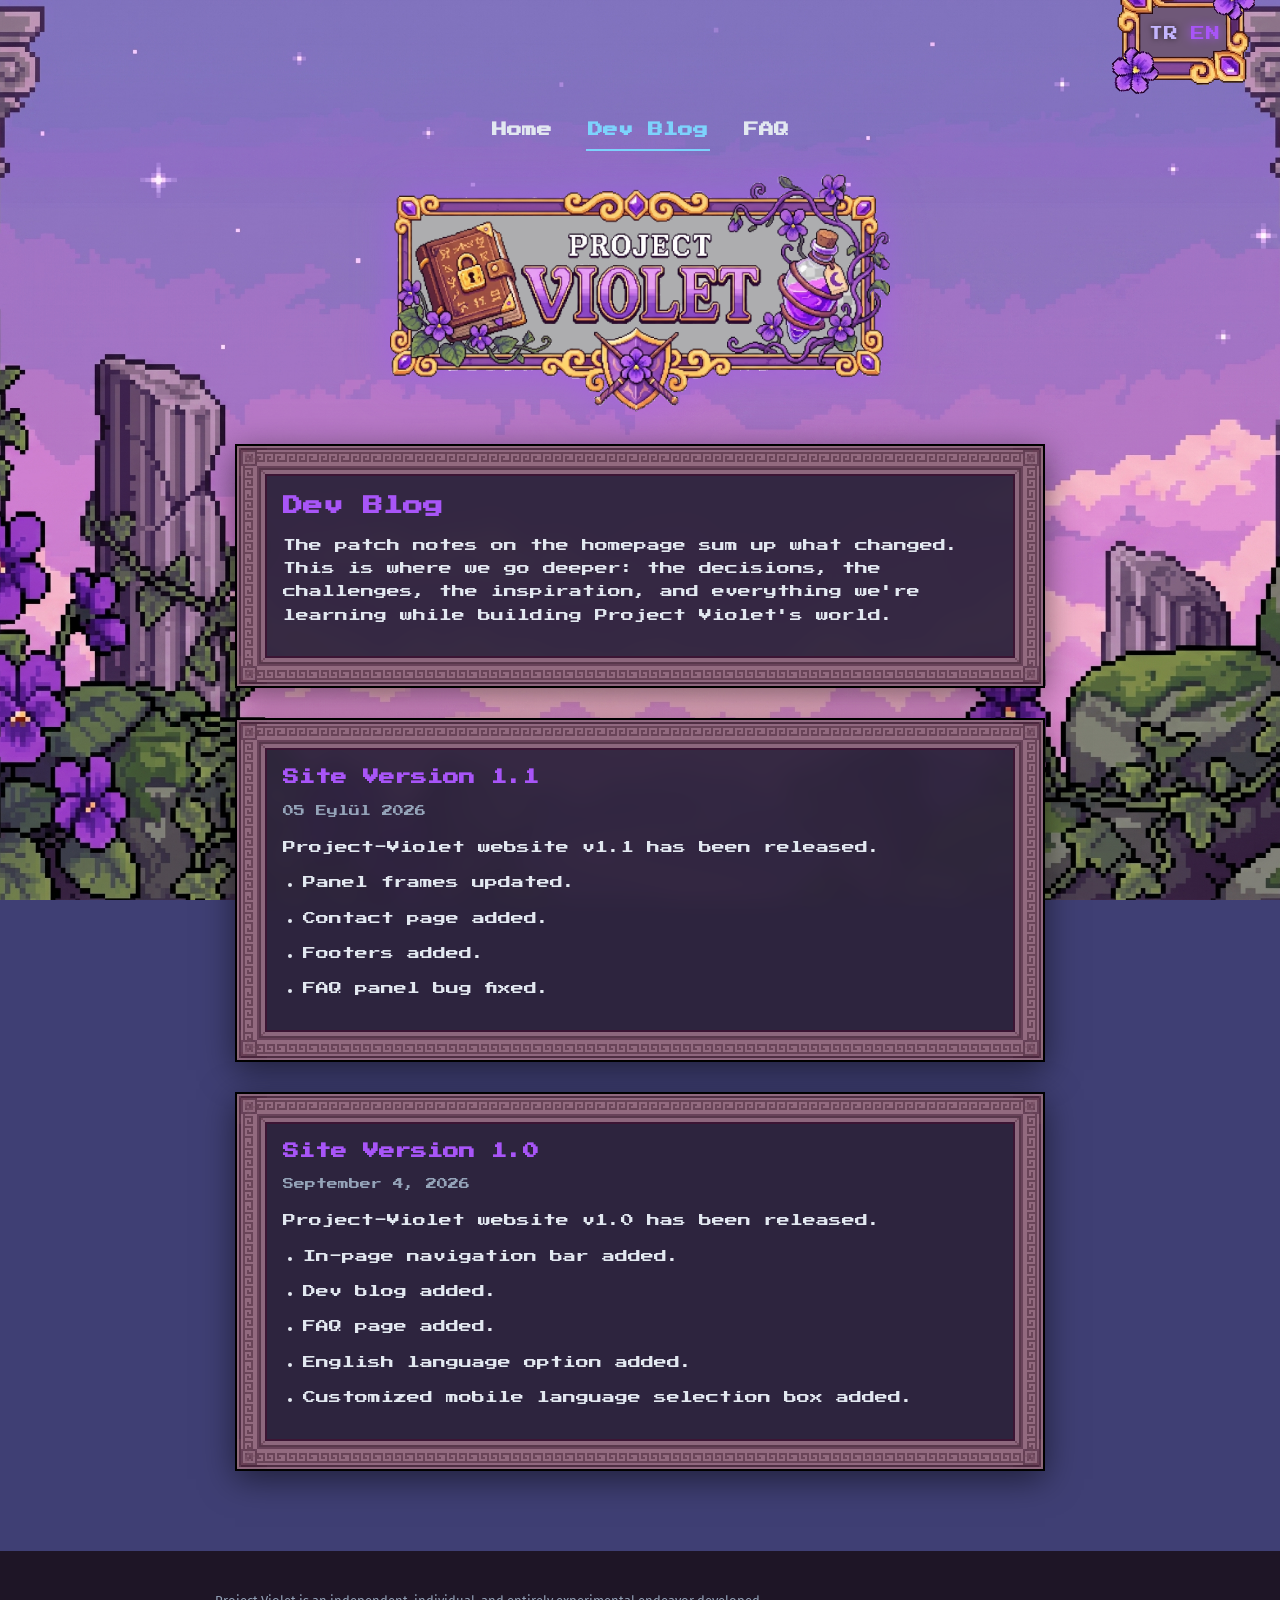
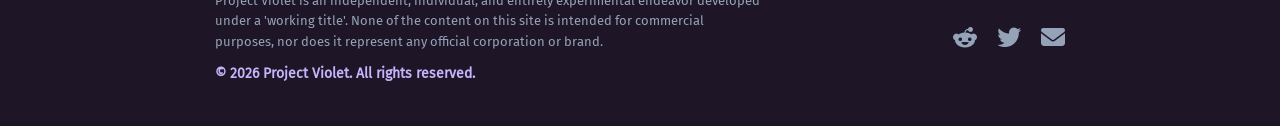
==== commit 4253c9f4: "blog-en.html güncellendi" ====
--- a/blog-en.html
+++ b/blog-en.html
@@ -47,7 +47,21 @@
                 <h1 class="baslik-mor">Dev Blog</h1>
                 <p>The patch notes on the homepage sum up what changed. This is where we go deeper: the decisions, the challenges, the inspiration, and everything we're learning while building Project Violet's world.</p>
             </div>
+            
+            <!-- YENİ_YAMA_BURAYA -->
 
+            <div class="kutu blog-yazisi">
+            <h2 class="baslik-mor">Site Version 1.1</h2>
+            <span class="tarih">05 Eylül 2026</span>
+            <p>Project-Violet website v1.1 has been released.</p>
+            <ul>
+                <li>Panel frames updated.</li>
+                <li>Contact page added.</li>
+                <li>Footers added.</li>
+                <li>FAQ panel bug fixed.</li>
+            </ul>
+        </div>
+            
             <!-- YAZI 1 -->
             <div class="kutu blog-yazisi">
                 <h2 class="baslik-mor">Site Version 1.0</h2>
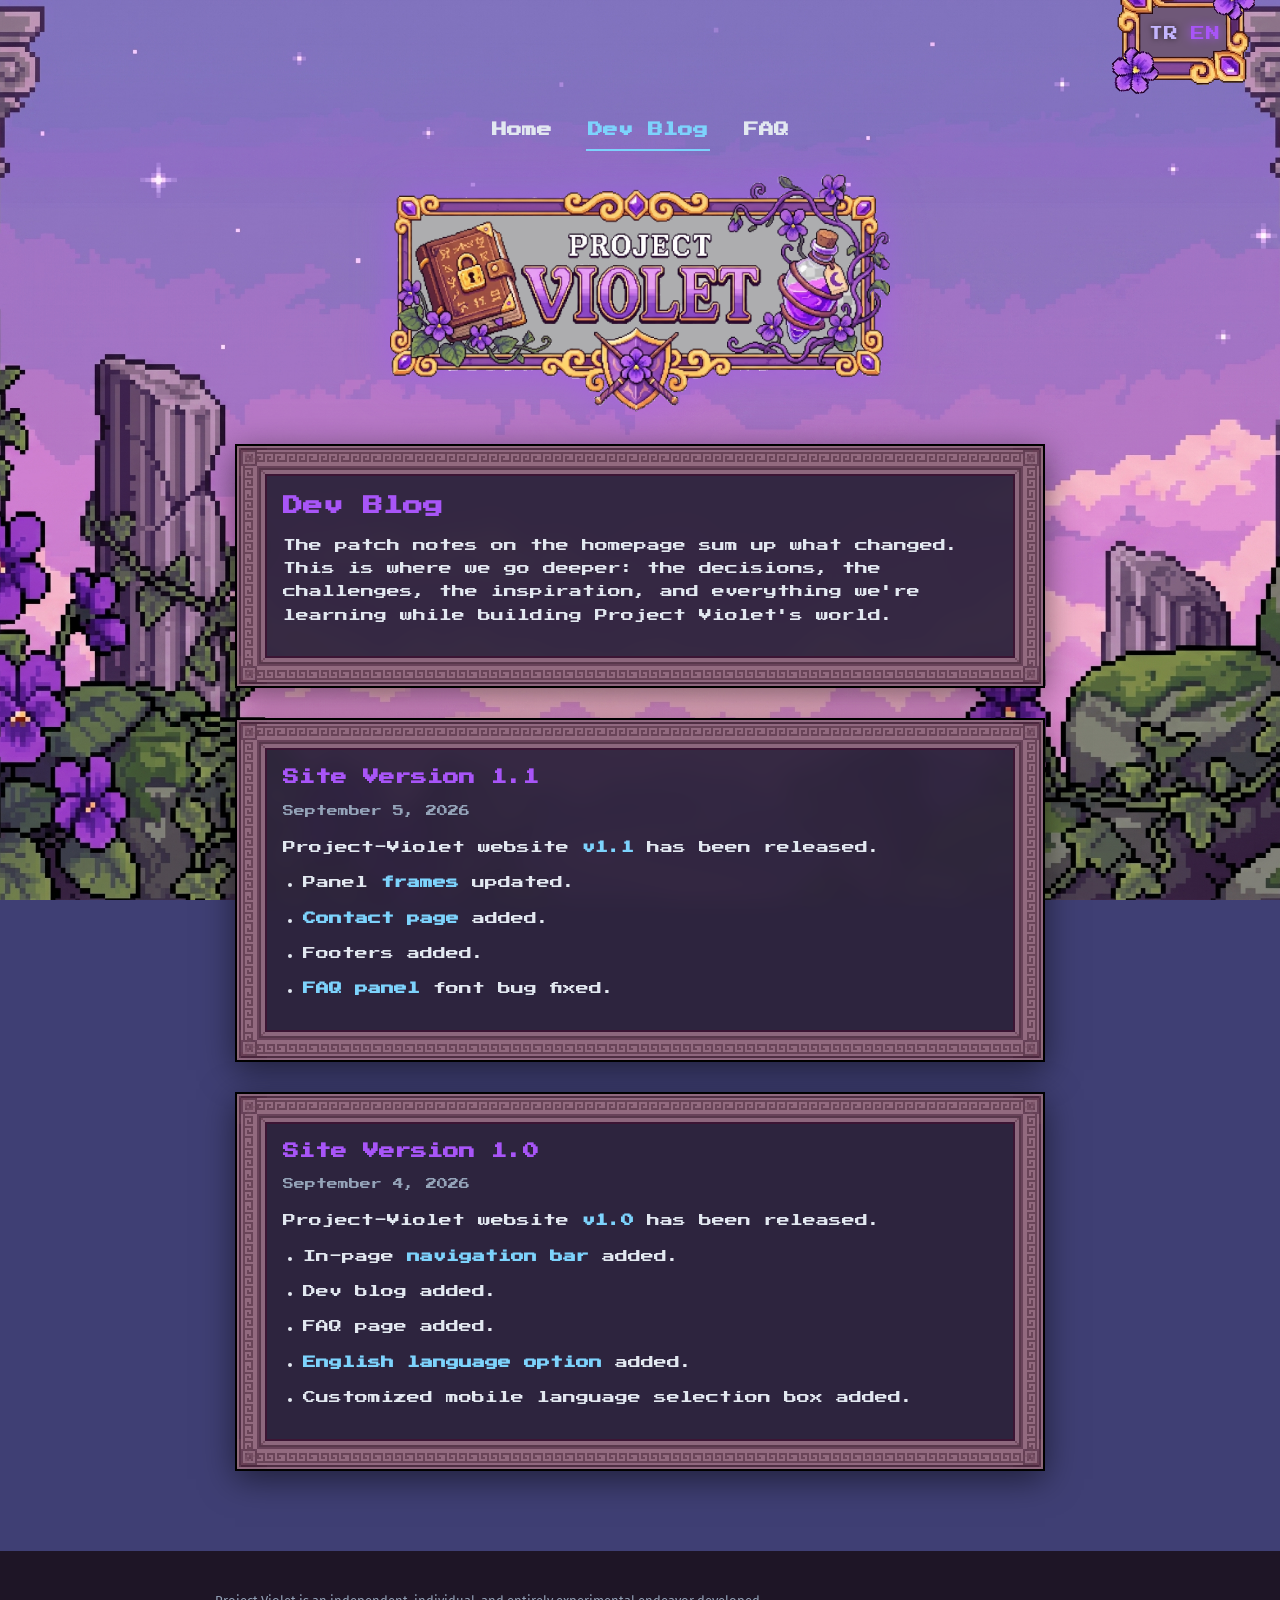
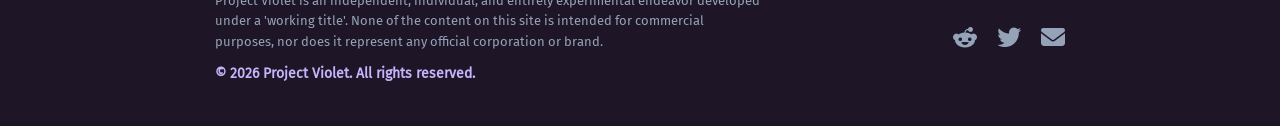
==== commit cc453a21: "Add files via upload" ====
--- a/blog-en.html
+++ b/blog-en.html
@@ -52,13 +52,13 @@
 
             <div class="kutu blog-yazisi">
             <h2 class="baslik-mor">Site Version 1.1</h2>
-            <span class="tarih">05 Eylül 2026</span>
-            <p>Project-Violet website v1.1 has been released.</p>
+            <span class="tarih">September 5, 2026</span>
+            <p>Project-Violet website <strong>v1.1</strong> has been released.</p>
             <ul>
-                <li>Panel frames updated.</li>
-                <li>Contact page added.</li>
+                <li>Panel <strong>frames</strong> updated.</li>
+                <li><strong>Contact page</strong> added.</li>
                 <li>Footers added.</li>
-                <li>FAQ panel bug fixed.</li>
+                <li><strong>FAQ panel</strong> font bug fixed.</li>
             </ul>
         </div>
             
@@ -66,12 +66,12 @@
             <div class="kutu blog-yazisi">
                 <h2 class="baslik-mor">Site Version 1.0</h2>
                 <span class="tarih">September 4, 2026</span>
-                <p>Project-Violet website v1.0 has been released.</p>
+                <p>Project-Violet website <strong>v1.0</strong> has been released.</p>
                 <ul>
-                    <li>In-page navigation bar added.</li>
+                    <li>In-page <strong>navigation bar</strong> added.</li>
                     <li>Dev blog added.</li>
                     <li>FAQ page added.</li>
-                    <li>English language option added.</li>
+                    <li><strong>English language option</strong> added.</li>
                     <li>Customized mobile language selection box added.</li>
                 </ul>
             </div>
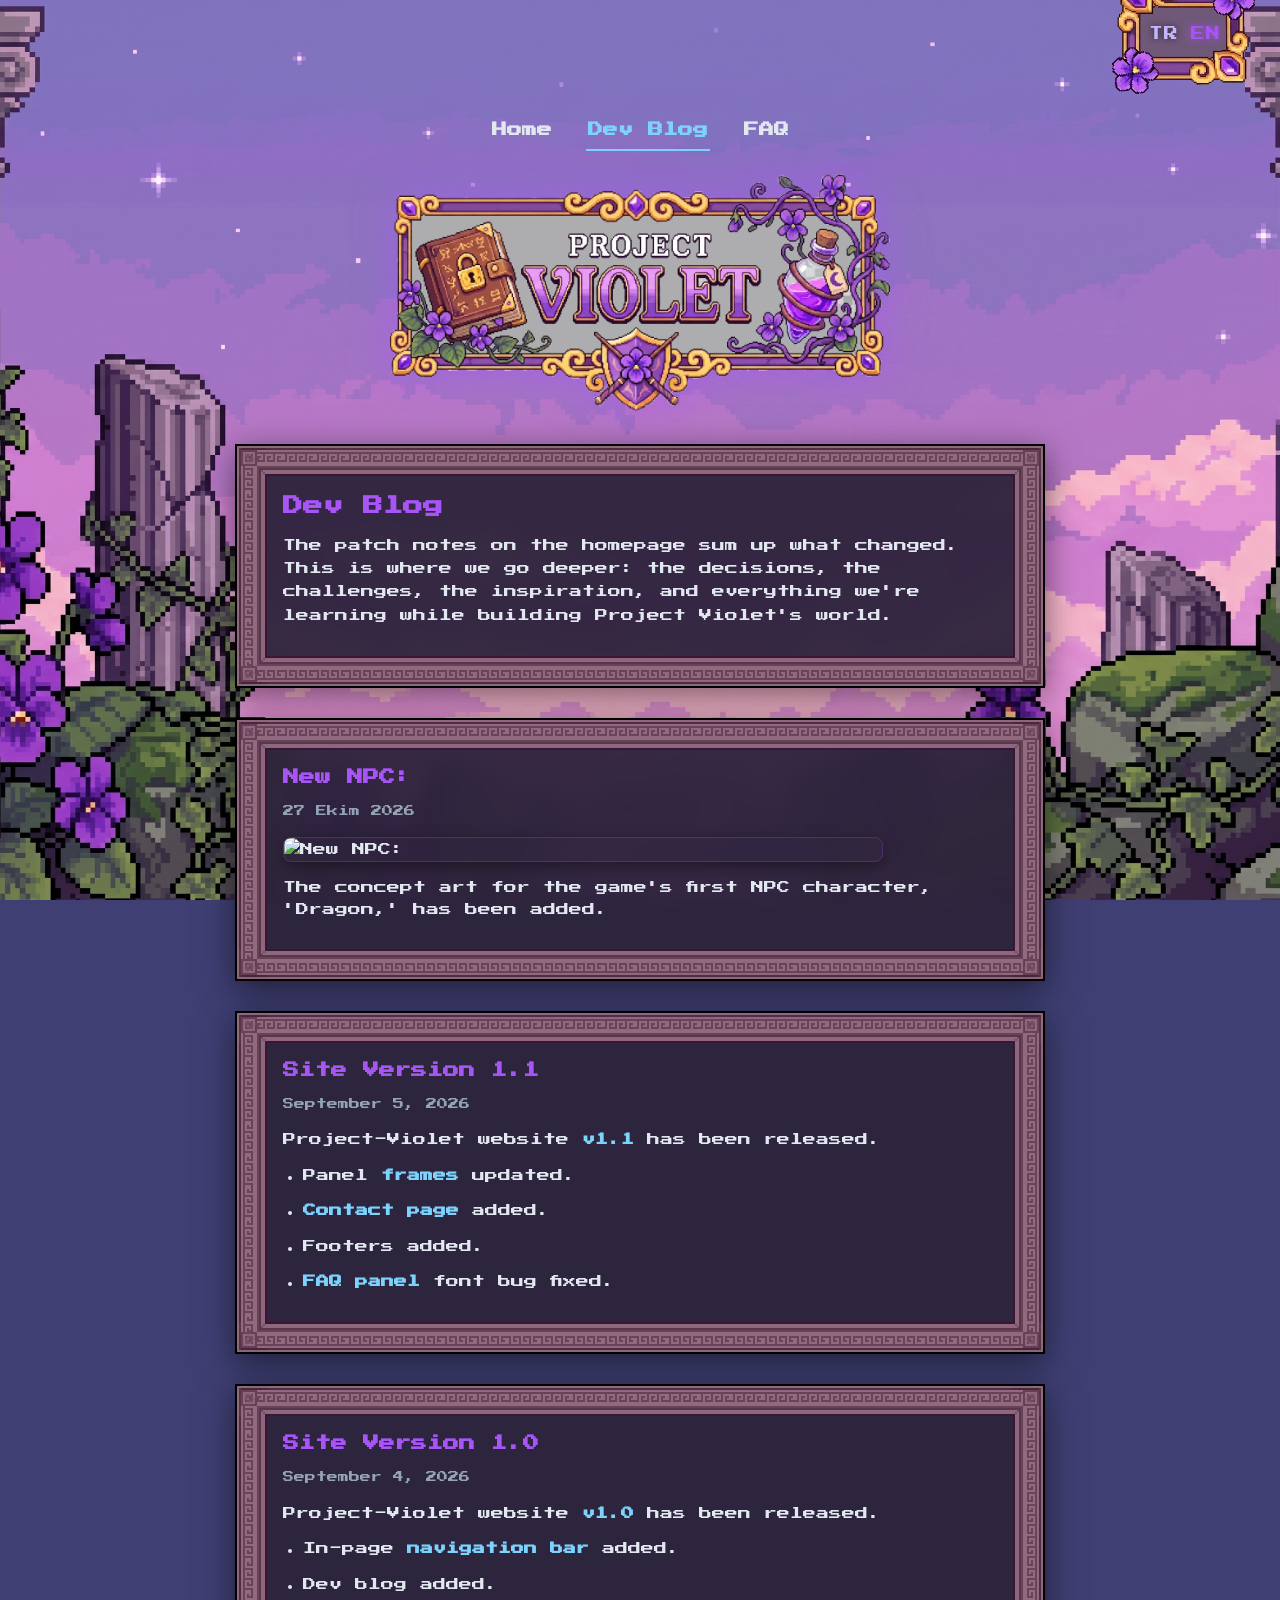
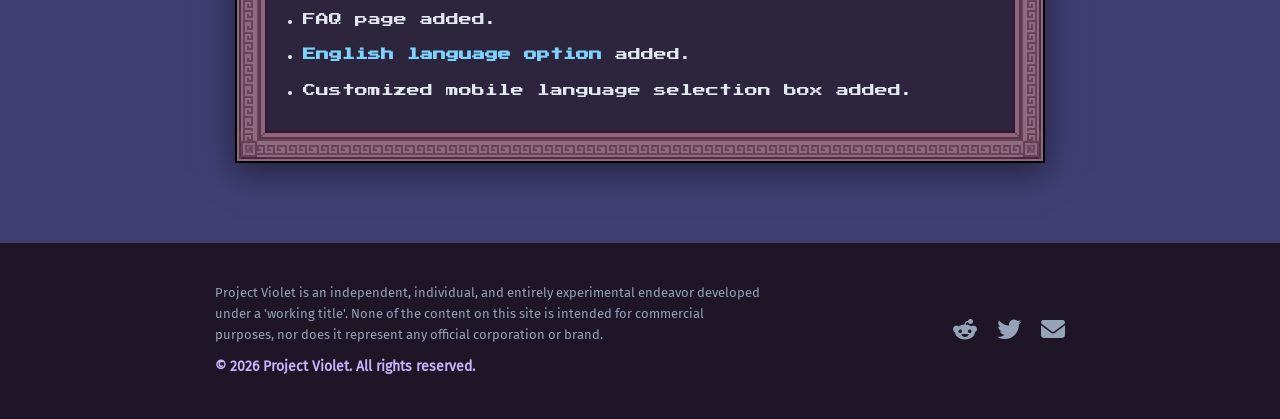
==== commit 28e8517c: "First NPC is ready!" ====
--- a/blog-en.html
+++ b/blog-en.html
@@ -49,6 +49,13 @@
             </div>
             
             <!-- YENİ_YAMA_BURAYA -->
+
+            <div class="kutu blog-yazisi">
+            <h2 class="baslik-mor">New NPC:</h2>
+            <span class="tarih">27 Ekim 2026</span>
+            <img src="assets/images/dragon_27_10" alt="New NPC:" class="yama-resmi">
+            <p>The concept art for the game's first NPC character, 'Dragon,' has been added.</p>
+        </div>
 
             <div class="kutu blog-yazisi">
             <h2 class="baslik-mor">Site Version 1.1</h2>
--- a/assets/css/style.css
+++ b/assets/css/style.css
@@ -521,3 +521,107 @@
         max-width: 100%;
     }
 }
+
+/* ==========================================================
+   13. SSS (FAQ) SAYFASI STİLLERİ
+   Not: Bu blok daha önce faq-tr.html / faq-en.html içindeki
+   <style> etiketinde ayrı ayrı tanımlıydı. O dosyalardan
+   BAĞIMSIZ olarak, eski/hurda bir kopyası da (font-family
+   tanımı eksik haliyle) yanlışlıkla blog-tr.html'e karışmıştı.
+   "SSS -> Geliştirici Blogu" geçişinde tarayıcı o eski, hatalı
+   kopyayı gösterdiği için cevap metinleri font-family
+   tanımsız kalıp sitenin varsayılan pikselli OyunFontu'na
+   düşüyordu. Artık tek doğru kaynak burası; faq-tr.html ve
+   faq-en.html içindeki satır içi <style> blokları kaldırıldı.
+   ========================================================== */
+.faq-kapsayici {
+    padding: 48px;
+    text-align: left;
+}
+
+.faq-satir {
+    background: transparent;
+    border: none;
+    border-bottom: 1px dashed var(--cerceve-cizgi);
+    box-shadow: none;
+    margin: 0;
+    padding: 20px 0;
+    border-radius: 0;
+}
+
+.faq-satir:last-child {
+    border-bottom: none;
+}
+
+.faq-satir summary {
+    list-style: none;
+    font-family: var(--font-oyun);
+    font-size: 14px;
+    font-weight: bold;
+    position: relative;
+    padding-right: 40px;
+    cursor: pointer;
+    outline: none;
+    color: var(--renk-18-beyaz);
+    transition: color 0.2s ease;
+    margin: 0;
+    background: transparent;
+}
+
+.faq-satir summary::-webkit-details-marker {
+    display: none;
+}
+
+.faq-satir summary::marker {
+    content: '';
+    display: none;
+}
+
+.faq-satir summary:hover,
+.faq-satir[open] summary {
+    color: var(--renk-4-buz-mavi);
+}
+
+.faq-satir summary::after {
+    content: '\f067';
+    font-family: "Font Awesome 6 Free";
+    font-weight: 900;
+    position: absolute;
+    right: 0;
+    top: 50%;
+    transform: translateY(-50%);
+    font-size: 14px;
+    color: var(--renk-1-mor-ana);
+    transition: transform 0.3s ease, color 0.3s ease;
+}
+
+.faq-satir[open] summary::after {
+    transform: translateY(-50%) rotate(45deg);
+    color: var(--renk-4-buz-mavi);
+}
+
+.faq-cevap {
+    margin-top: 15px;
+    font-family: 'FiraSans', sans-serif;
+    font-size: 14px;
+    line-height: 1.65;
+    color: var(--renk-19-gri-acik);
+    padding-right: 20px;
+}
+
+.faq-cevap p {
+    margin-bottom: 10px;
+}
+
+.faq-cevap p:last-child {
+    margin-bottom: 0;
+}
+
+@media screen and (max-width: 768px) {
+    .faq-kapsayici {
+        padding: 32px;
+    }
+    .faq-satir summary {
+        font-size: 12px;
+    }
+}
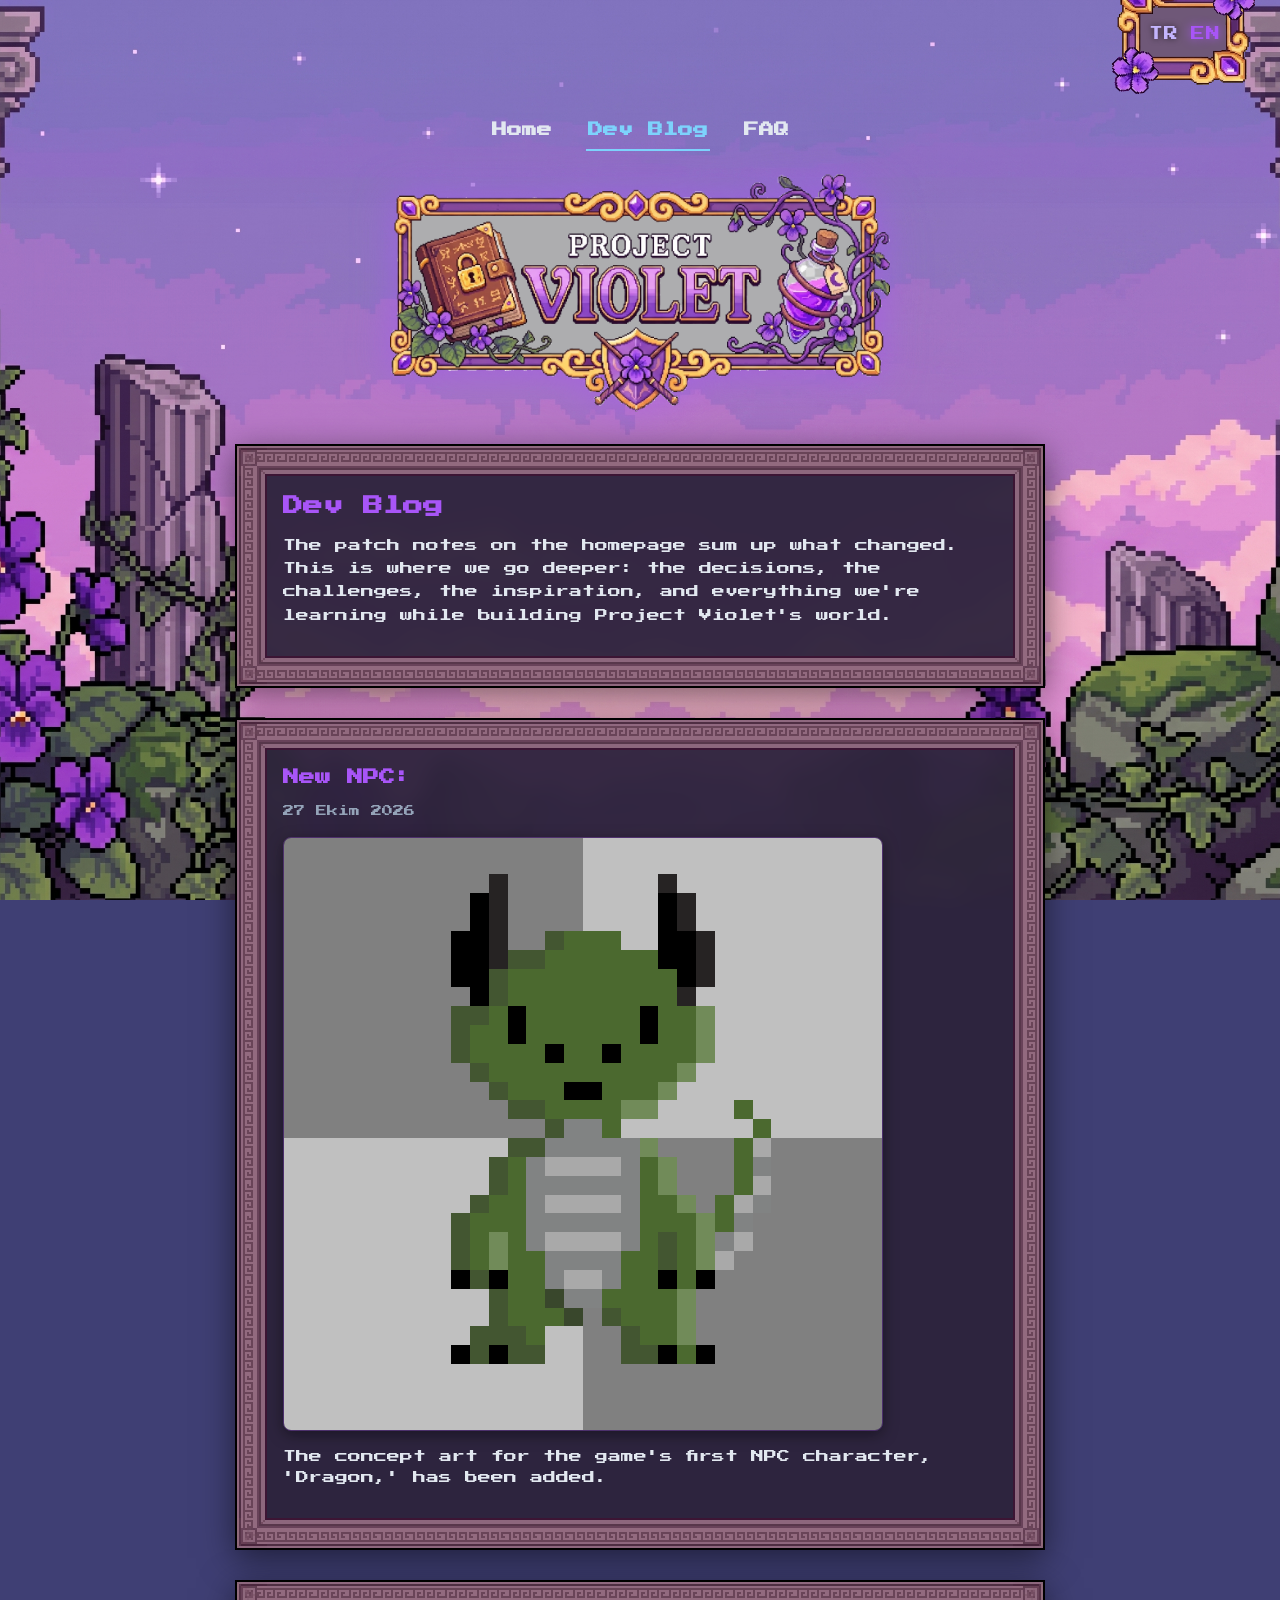
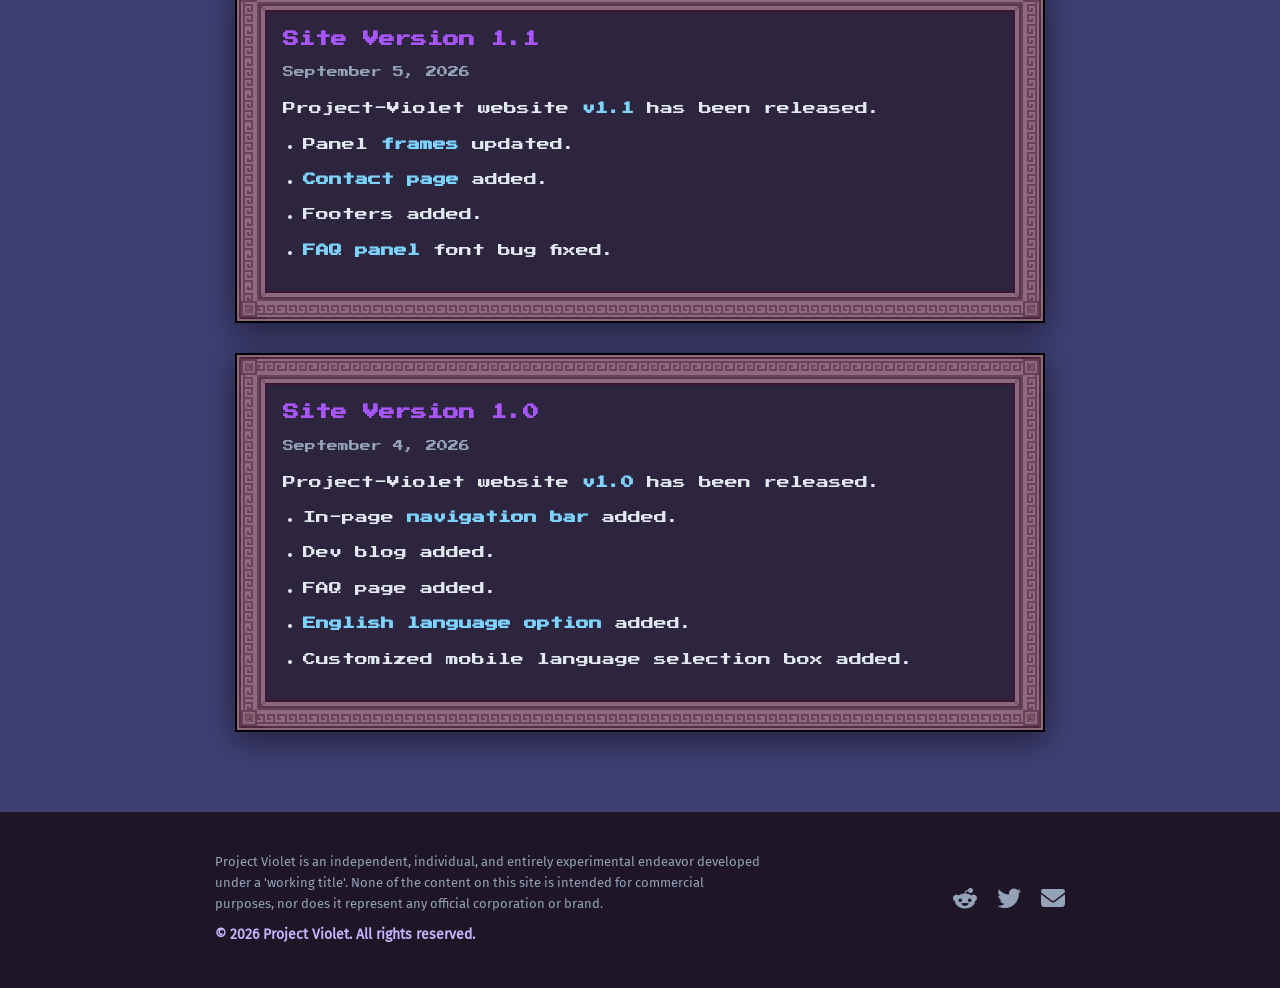
==== commit d517c3d9: "Update blog-en.html" ====
--- a/blog-en.html
+++ b/blog-en.html
@@ -53,7 +53,7 @@
             <div class="kutu blog-yazisi">
             <h2 class="baslik-mor">New NPC:</h2>
             <span class="tarih">27 Ekim 2026</span>
-            <img src="assets/images/dragon_27_10" alt="New NPC:" class="yama-resmi">
+            <img src="assets/images/dragon_27_10.png" alt="New NPC:" class="yama-resmi">
             <p>The concept art for the game's first NPC character, 'Dragon,' has been added.</p>
         </div>
 
